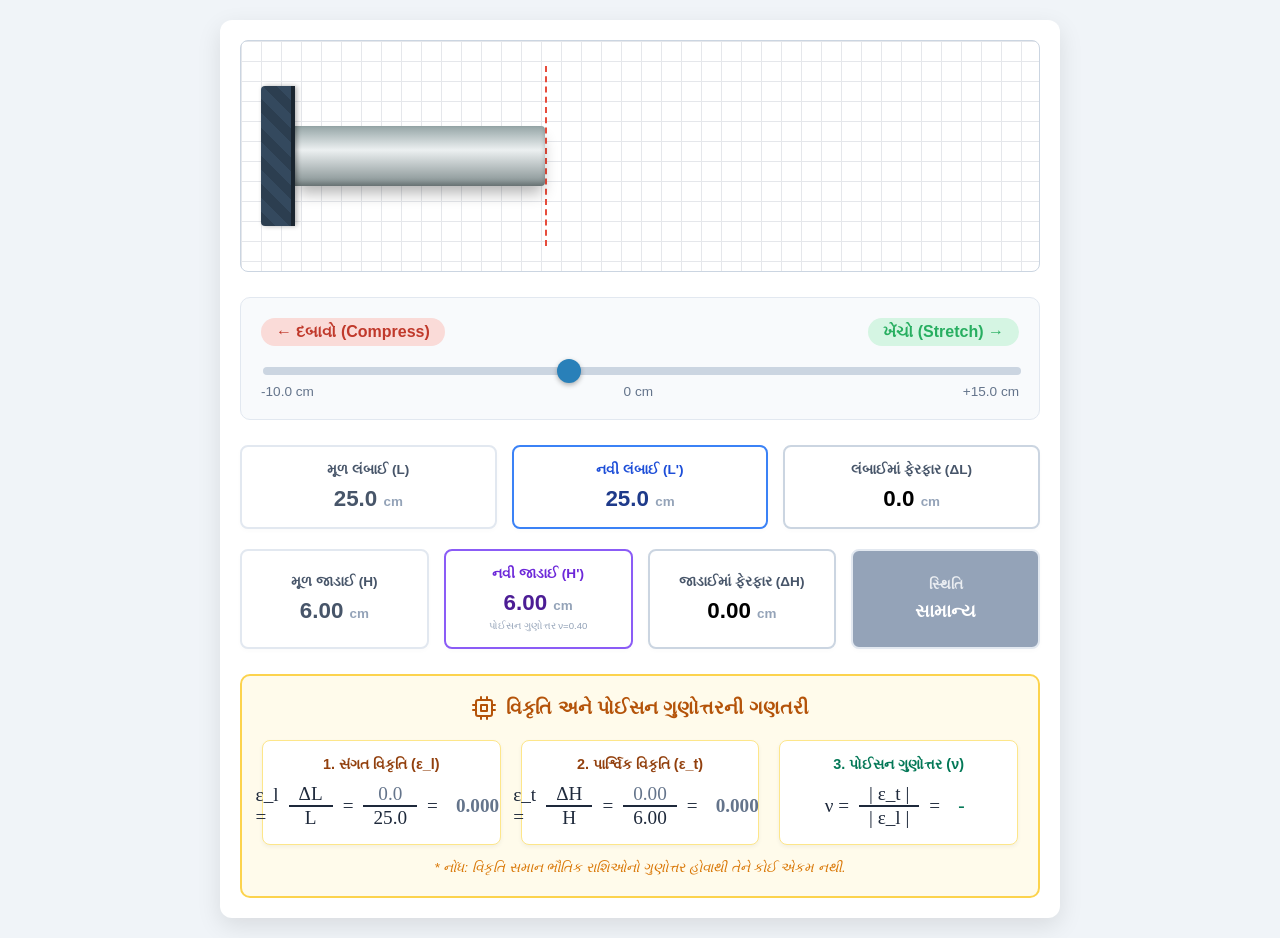
==== elasticity_simulation.html @ 95673611 "Rename elasticity-simulation.html to elasticity_simulation.html" ====
<!DOCTYPE html>
<html lang="gu">
<head>
    <meta charset="UTF-8">
    <meta name="viewport" content="width=device-width, initial-scale=1.0">
    <title>સ્થિતિસ્થાપકતા અને પોઈસન ગુણોત્તર સિમ્યુલેશન</title>
    <style>
        body { font-family: 'Segoe UI', Tahoma, Geneva, Verdana, sans-serif; background-color: #f0f4f8; margin: 0; padding: 20px; display: flex; justify-content: center; }
        .simulation-box { background: white; padding: 20px; border-radius: 12px; box-shadow: 0 8px 24px rgba(0,0,0,0.1); width: 100%; max-width: 800px; }
        .lab-area { position: relative; background-color: #fff; background-image: linear-gradient(#e5e7eb 1px, transparent 1px), linear-gradient(90deg, #e5e7eb 1px, transparent 1px); background-size: 20px 20px; border: 1px solid #cbd5e1; border-radius: 8px; padding: 40px 20px; overflow-x: auto; display: flex; align-items: center; min-height: 150px; }
        .wall { width: 30px; height: 140px; background: repeating-linear-gradient(45deg, #2c3e50, #2c3e50 10px, #34495e 10px, #34495e 20px); border-right: 4px solid #1a252f; border-radius: 4px 0 0 4px; position: absolute; left: 20px; z-index: 10; box-shadow: 2px 0 5px rgba(0,0,0,0.3); }
        .cylinder-wrapper { position: absolute; left: 54px; display: flex; align-items: center; height: 140px; }
        .cylinder-main { height: 60px; width: 250px; background: linear-gradient(to bottom, #95a5a6 0%, #ecf0f1 40%, #7f8c8d 100%); box-shadow: 0 10px 15px -3px rgba(0,0,0,0.3), inset 0 -3px 5px rgba(0,0,0,0.2); transition: all 0.1s ease-out; border-radius: 0 4px 4px 0; position: relative; z-index: 5; }
        .cylinder-extension { height: 60px; width: 0px; background: linear-gradient(to bottom, #2ecc71 0%, #a8e6cf 40%, #27ae60 100%); box-shadow: 0 10px 15px -3px rgba(0,0,0,0.3), inset 0 -3px 5px rgba(0,0,0,0.2); transition: all 0.1s ease-out; border-radius: 0 8px 8px 0; z-index: 4; }
        .compression-ghost { height: 60px; width: 0px; background: repeating-linear-gradient(-45deg, rgba(231, 76, 60, 0.2), rgba(231, 76, 60, 0.2) 5px, rgba(255, 255, 255, 0.2) 5px, rgba(255, 255, 255, 0.2) 10px); border: 2px dashed #e74c3c; box-sizing: border-box; position: absolute; right: 0; transition: all 0.1s ease-out; border-radius: 0 4px 4px 0; z-index: 6; display: none; }
        .marker-l0 { position: absolute; left: 250px; top: -20px; height: 180px; border-left: 2px dashed #e74c3c; z-index: 2; }
        .controls { margin: 25px 0; padding: 20px; background: #f8fafc; border-radius: 10px; border: 1px solid #e2e8f0; text-align: center; }
        .slider-labels { display: flex; justify-content: space-between; font-weight: bold; margin-bottom: 15px; }
        .btn-compress { color: #c0392b; background: #fadbd8; padding: 5px 15px; border-radius: 20px;}
        .btn-stretch { color: #27ae60; background: #d5f5e3; padding: 5px 15px; border-radius: 20px;}
        input[type="range"] { width: 100%; cursor: pointer; height: 8px; background: #cbd5e1; border-radius: 5px; outline: none; -webkit-appearance: none; }
        input[type="range"]::-webkit-slider-thumb { -webkit-appearance: none; width: 24px; height: 24px; background: #2980b9; border-radius: 50%; cursor: pointer; box-shadow: 0 2px 5px rgba(0,0,0,0.3); }
        .scale-markers { display: flex; justify-content: space-between; font-size: 0.85em; color: #64748b; margin-top: 5px; }
        .data-grid { display: grid; grid-template-columns: repeat(auto-fit, minmax(130px, 1fr)); gap: 15px; margin-top: 20px; }
        .data-card { background: #fff; padding: 15px 10px; border-radius: 8px; border: 2px solid #e2e8f0; text-align: center; box-shadow: 0 2px 5px rgba(0,0,0,0.02); display: flex; flex-direction: column; justify-content: center; }
        .data-title { font-size: 0.85em; color: #475569; font-weight: 600; margin-bottom: 8px; }
        .data-value { font-size: 1.4em; font-weight: bold; }
        .unit { font-size: 0.6em; color: #94a3b8; }
        .status-card { color: white; transition: background 0.3s; display: flex; flex-direction: column; justify-content: center; }
        .calculation-panel { margin-top: 25px; background: #fffbeb; border: 2px solid #fcd34d; border-radius: 10px; padding: 20px; }
        .panel-title { text-align: center; font-weight: bold; color: #b45309; font-size: 1.2em; margin-bottom: 20px; display: flex; align-items: center; justify-content: center; gap: 10px; }
        .math-grid { display: grid; grid-template-columns: repeat(auto-fit, minmax(220px, 1fr)); gap: 20px; }
        .math-box { background: white; padding: 15px; border-radius: 8px; border: 1px solid #fde68a; box-shadow: 0 2px 4px rgba(0,0,0,0.05); display: flex; flex-direction: column; align-items: center; }
        .math-box-title { font-size: 0.9em; color: #92400e; font-weight: bold; margin-bottom: 10px; text-align: center; }
        .formula-row { display: flex; align-items: center; justify-content: center; font-size: 1.2em; font-family: 'Cambria Math', 'Times New Roman', serif; color: #1e293b; gap: 10px; width: 100%; }
        .fraction { display: flex; flex-direction: column; align-items: center; margin: 0 5px; }
        .numerator { border-bottom: 2px solid #1e293b; padding: 0 5px; text-align: center; width: 100%; }
        .denominator { padding: 0 5px; text-align: center; width: 100%; }
        .result-val { font-weight: bold; padding: 2px 8px; border-radius: 4px; }
        .note { text-align: center; font-size: 0.85em; color: #d97706; margin-top: 15px; font-style: italic; }
    </style>
</head>
<body>

<div class="simulation-box">
    
    <div class="lab-area">
        <div class="wall"></div>
        <div class="cylinder-wrapper">
            <div class="marker-l0"></div>
            <div class="cylinder-main" id="cyl-main">
                <div class="compression-ghost" id="cyl-ghost"></div>
            </div>
            <div class="cylinder-extension" id="cyl-ext"></div>
        </div>
    </div>

    <div class="controls">
        <div class="slider-labels">
            <span class="btn-compress">← દબાવો (Compress)</span>
            <span class="btn-stretch">ખેંચો (Stretch) →</span>
        </div>
        <input type="range" id="force-slider" min="-100" max="150" value="0">
        <div class="scale-markers">
            <span>-10.0 cm</span>
            <span>0 cm</span>
            <span>+15.0 cm</span>
        </div>
    </div>

    <div class="data-grid">
        <div class="data-card">
            <div class="data-title">મૂળ લંબાઈ (L)</div>
            <div class="data-value" style="color: #475569;">25.0 <span class="unit">cm</span></div>
        </div>
        <div class="data-card" style="border-color: #3b82f6;">
            <div class="data-title" style="color: #1d4ed8;">નવી લંબાઈ (L')</div>
            <div class="data-value" id="val-new-length" style="color: #1e3a8a;">25.0 <span class="unit">cm</span></div>
        </div>
        <div class="data-card" id="card-delta" style="border-color: #cbd5e1;">
            <div class="data-title">લંબાઈમાં ફેરફાર (ΔL)</div>
            <div class="data-value" id="val-delta">0.0 <span class="unit">cm</span></div>
        </div>
    </div>

    <div class="data-grid">
        <div class="data-card">
            <div class="data-title">મૂળ જાડાઈ (H)</div>
            <div class="data-value" style="color: #475569;">6.00 <span class="unit">cm</span></div>
        </div>
        <div class="data-card" style="border-color: #8b5cf6;">
            <div class="data-title" style="color: #6d28d9;">નવી જાડાઈ (H')</div>
            <div class="data-value" id="val-new-thick" style="color: #4c1d95;">6.00 <span class="unit">cm</span></div>
            <div class="unit" style="margin-top: 4px;">પોઈસન ગુણોત્તર ν=0.40</div>
        </div>
        <div class="data-card" id="card-delta-h" style="border-color: #cbd5e1;">
            <div class="data-title">જાડાઈમાં ફેરફાર (ΔH)</div>
            <div class="data-value" id="val-delta-h">0.00 <span class="unit">cm</span></div>
        </div>
        <div class="data-card status-card" id="status-box" style="background: #94a3b8;">
            <div class="data-title" style="color: rgba(255,255,255,0.8);">સ્થિતિ</div>
            <div class="data-value" id="status-text" style="font-size: 1.1em;">સામાન્ય</div>
        </div>
    </div>

    <div class="calculation-panel">
        <div class="panel-title">
            <svg width="24" height="24" viewBox="0 0 24 24" fill="none" stroke="currentColor" stroke-width="2" stroke-linecap="round" stroke-linejoin="round"><rect x="4" y="4" width="16" height="16" rx="2" ry="2"></rect><rect x="9" y="9" width="6" height="6"></rect><line x1="9" y1="1" x2="9" y2="4"></line><line x1="15" y1="1" x2="15" y2="4"></line><line x1="9" y1="20" x2="9" y2="23"></line><line x1="15" y1="20" x2="15" y2="23"></line><line x1="20" y1="9" x2="23" y2="9"></line><line x1="20" y1="14" x2="23" y2="14"></line><line x1="1" y1="9" x2="4" y2="9"></line><line x1="1" y1="14" x2="4" y2="14"></line></svg>
            વિકૃતિ અને પોઈસન ગુણોત્તરની ગણતરી
        </div>
        
        <div class="math-grid">
            <div class="math-box">
                <div class="math-box-title">1. સંગત વિકૃતિ (ε_l)</div>
                <div class="formula-row">
                    ε_l = <div class="fraction"><div class="numerator">ΔL</div><div class="denominator">L</div></div> =
                    <div class="fraction"><div class="numerator" id="math-dl" style="color: #64748b;">0.0</div><div class="denominator">25.0</div></div> = 
                    <span class="result-val" id="math-strain-l" style="color: #64748b;">0.000</span>
                </div>
            </div>

            <div class="math-box">
                <div class="math-box-title">2. પાર્શ્વિક વિકૃતિ (ε_t)</div>
                <div class="formula-row">
                    ε_t = <div class="fraction"><div class="numerator">ΔH</div><div class="denominator">H</div></div> =
                    <div class="fraction"><div class="numerator" id="math-dh" style="color: #64748b;">0.00</div><div class="denominator">6.00</div></div> = 
                    <span class="result-val" id="math-strain-t" style="color: #64748b;">0.000</span>
                </div>
            </div>

            <div class="math-box">
                <div class="math-box-title" style="color: #047857;">3. પોઈસન ગુણોત્તર (ν)</div>
                <div class="formula-row">
                    ν = <div class="fraction"><div class="numerator">| ε_t |</div><div class="denominator">| ε_l |</div></div> = 
                    <span class="result-val" id="math-poisson" style="color: #047857;">-</span>
                </div>
            </div>
        </div>

        <div class="note">* નોંધ: વિકૃતિ સમાન ભૌતિક રાશિઓનો ગુણોત્તર હોવાથી તેને કોઈ એકમ નથી.</div>
    </div>
</div>

<script>
    const slider = document.getElementById('force-slider');
    const cylMain = document.getElementById('cyl-main');
    const cylExt = document.getElementById('cyl-ext');
    const cylGhost = document.getElementById('cyl-ghost');
    
    const valNewLength = document.getElementById('val-new-length');
    const valDelta = document.getElementById('val-delta');
    const cardDelta = document.getElementById('card-delta');
    const valNewThick = document.getElementById('val-new-thick');
    const valDeltaH = document.getElementById('val-delta-h');
    const cardDeltaH = document.getElementById('card-delta-h');
    const statusBox = document.getElementById('status-box');
    const statusText = document.getElementById('status-text');

    const mathDl = document.getElementById('math-dl');
    const mathDh = document.getElementById('math-dh');
    const mathStrainL = document.getElementById('math-strain-l');
    const mathStrainT = document.getElementById('math-strain-t');
    const mathPoisson = document.getElementById('math-poisson');

    const pxPerCm = 10; 
    const L_px = 250;
    const L_cm = 25.0;
    const H_px = 60;
    const H_cm = 6.0;
    const poissonRatio = 0.40;

    slider.addEventListener('input', function() {
        let deltaL_px = parseInt(this.value); 
        let deltaL_cm = deltaL_px / pxPerCm;
        let newLength_cm = L_cm + deltaL_cm;

        let longitudinalStrain = deltaL_cm / L_cm;
        let lateralStrain = -1 * poissonRatio * longitudinalStrain;
        
        let deltaH_cm = lateralStrain * H_cm;
        let newThick_cm = H_cm + deltaH_cm;
        let newThick_px = newThick_cm * pxPerCm;

        cylMain.style.height = newThick_px + 'px';
        cylExt.style.height = newThick_px + 'px';
        
        if (deltaL_px > 0) { 
            cylMain.style.width = L_px + 'px';
            cylMain.style.borderRadius = '0';
            cylExt.style.width = deltaL_px + 'px';
            cylExt.style.left = L_px + 'px';
            cylGhost.style.display = 'none';
        } else if (deltaL_px < 0) { 
            cylMain.style.width = (L_px + deltaL_px) + 'px';
            cylMain.style.borderRadius = '0 4px 4px 0';
            cylExt.style.width = '0px';
            cylGhost.style.display = 'block';
            cylGhost.style.width = Math.abs(deltaL_px) + 'px';
            cylGhost.style.height = newThick_px + 'px';
        } else { 
            cylMain.style.width = L_px + 'px';
            cylMain.style.borderRadius = '0 4px 4px 0';
            cylExt.style.width = '0px';
            cylGhost.style.display = 'none';
        }

        let marginTop = (H_px - newThick_px) / 2;
        cylMain.style.marginTop = marginTop + 'px';
        cylExt.style.marginTop = marginTop + 'px';

        valNewLength.innerText = newLength_cm.toFixed(1) + ' cm';
        valNewThick.innerText = newThick_cm.toFixed(2) + ' cm';

        if (deltaL_cm > 0) {
            valDelta.innerText = '+' + deltaL_cm.toFixed(1) + ' cm';
            valDelta.style.color = '#16a085';
            cardDelta.style.borderColor = '#1abc9c';
            cardDelta.style.background = '#e8f8f5';
            valDeltaH.innerText = deltaH_cm.toFixed(2) + ' cm';
            valDeltaH.style.color = '#c0392b';
            cardDeltaH.style.borderColor = '#e74c3c';
            cardDeltaH.style.background = '#fadbd8';
            statusBox.style.background = '#27ae60';
            statusText.innerText = 'તાણ (Tension)';

            mathDl.style.color = '#16a085';
            mathDl.innerText = '+' + deltaL_cm.toFixed(1);
            mathStrainL.style.color = '#16a085';
            mathStrainL.style.background = '#e8f8f5';
            mathDh.style.color = '#c0392b';
            mathDh.innerText = deltaH_cm.toFixed(2);
            mathStrainT.style.color = '#c0392b';
            mathStrainT.style.background = '#fadbd8';

        } else if (deltaL_cm < 0) {
            valDelta.innerText = deltaL_cm.toFixed(1) + ' cm';
            valDelta.style.color = '#c0392b';
            cardDelta.style.borderColor = '#e74c3c';
            cardDelta.style.background = '#fadbd8';
            valDeltaH.innerText = '+' + deltaH_cm.toFixed(2) + ' cm';
            valDeltaH.style.color = '#16a085';
            cardDeltaH.style.borderColor = '#1abc9c';
            cardDeltaH.style.background = '#e8f8f5';
            statusBox.style.background = '#e74c3c';
            statusText.innerText = 'દબાણ (Compression)';

            mathDl.style.color = '#c0392b';
            mathDl.innerText = deltaL_cm.toFixed(1);
            mathStrainL.style.color = '#c0392b';
            mathStrainL.style.background = '#fadbd8';
            mathDh.style.color = '#16a085';
            mathDh.innerText = '+' + deltaH_cm.toFixed(2);
            mathStrainT.style.color = '#16a085';
            mathStrainT.style.background = '#e8f8f5';

        } else {
            valDelta.innerText = '0.0 cm';
            valDelta.style.color = '#333';
            cardDelta.style.borderColor = '#cbd5e1';
            cardDelta.style.background = '#fff';
            valDeltaH.innerText = '0.00 cm';
            valDeltaH.style.color = '#333';
            cardDeltaH.style.borderColor = '#cbd5e1';
            cardDeltaH.style.background = '#fff';
            statusBox.style.background = '#94a3b8';
            statusText.innerText = 'સામાન્ય';

            mathDl.style.color = '#64748b';
            mathDl.innerText = '0.0';
            mathStrainL.style.color = '#64748b';
            mathStrainL.style.background = 'transparent';
            mathDh.style.color = '#64748b';
            mathDh.innerText = '0.00';
            mathStrainT.style.color = '#64748b';
            mathStrainT.style.background = 'transparent';
        }

        let strainL_val = longitudinalStrain.toFixed(3);
        let strainT_val = lateralStrain.toFixed(3);
        
        mathStrainL.innerText = (longitudinalStrain > 0 ? '+' : '') + strainL_val;
        mathStrainT.innerText = (lateralStrain > 0 ? '+' : '') + strainT_val;

        if (longitudinalStrain !== 0) {
            mathPoisson.innerText = poissonRatio.toFixed(2);
            mathPoisson.style.background = '#d1fae5';
            mathPoisson.style.padding = '2px 10px';
            mathPoisson.style.borderRadius = '4px';
        } else {
            mathPoisson.innerText = '-';
            mathPoisson.style.background = 'transparent';
        }
    });
</script>

</body>
</html>
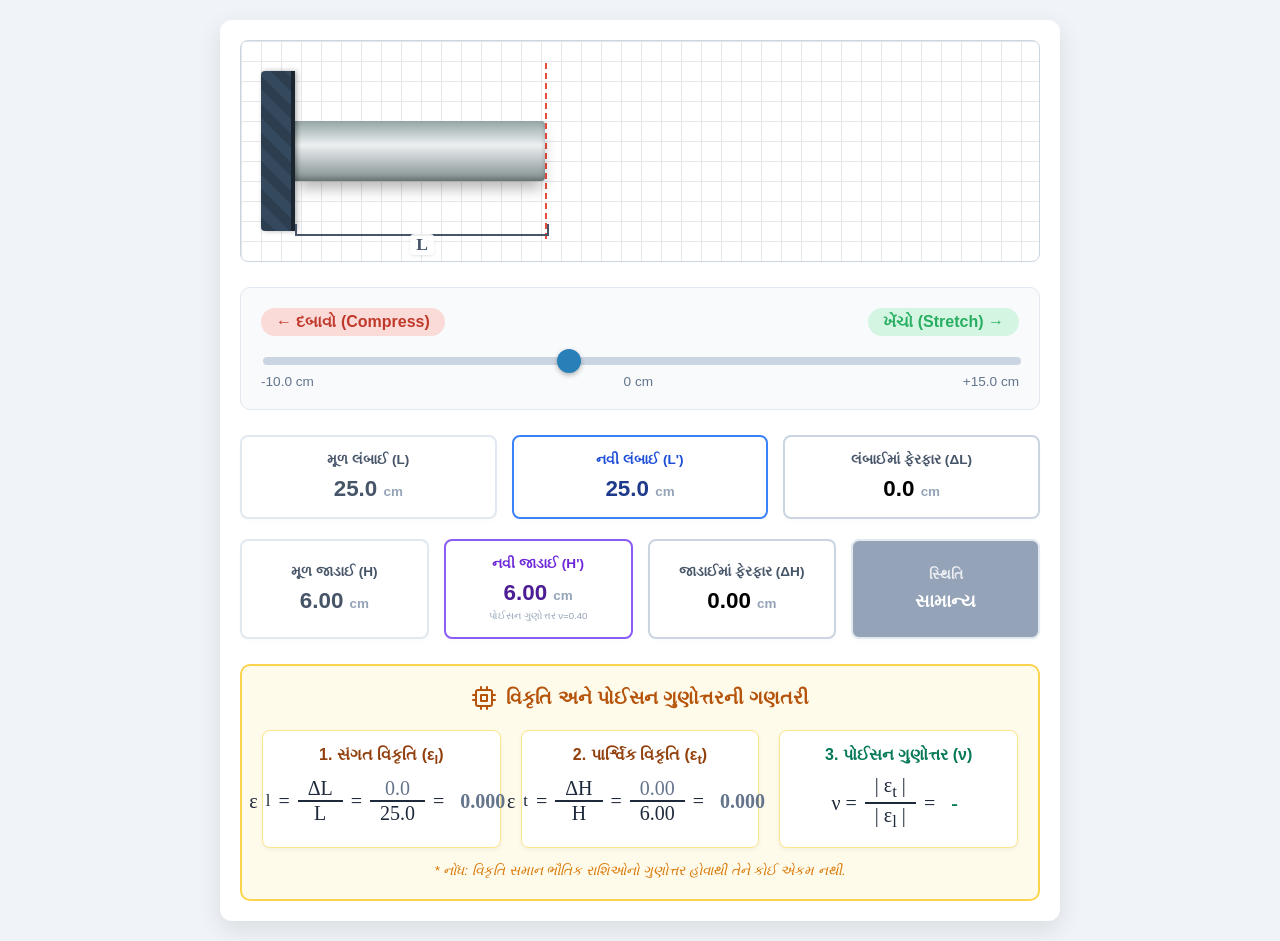
==== commit 57543c4c: "Refactor layout and styles for elasticity simulation Updated the layout and styles for the lab area," ====
--- a/elasticity_simulation.html
+++ b/elasticity_simulation.html
@@ -7,13 +7,26 @@
     <style>
         body { font-family: 'Segoe UI', Tahoma, Geneva, Verdana, sans-serif; background-color: #f0f4f8; margin: 0; padding: 20px; display: flex; justify-content: center; }
         .simulation-box { background: white; padding: 20px; border-radius: 12px; box-shadow: 0 8px 24px rgba(0,0,0,0.1); width: 100%; max-width: 800px; }
-        .lab-area { position: relative; background-color: #fff; background-image: linear-gradient(#e5e7eb 1px, transparent 1px), linear-gradient(90deg, #e5e7eb 1px, transparent 1px); background-size: 20px 20px; border: 1px solid #cbd5e1; border-radius: 8px; padding: 40px 20px; overflow-x: auto; display: flex; align-items: center; min-height: 150px; }
-        .wall { width: 30px; height: 140px; background: repeating-linear-gradient(45deg, #2c3e50, #2c3e50 10px, #34495e 10px, #34495e 20px); border-right: 4px solid #1a252f; border-radius: 4px 0 0 4px; position: absolute; left: 20px; z-index: 10; box-shadow: 2px 0 5px rgba(0,0,0,0.3); }
-        .cylinder-wrapper { position: absolute; left: 54px; display: flex; align-items: center; height: 140px; }
-        .cylinder-main { height: 60px; width: 250px; background: linear-gradient(to bottom, #95a5a6 0%, #ecf0f1 40%, #7f8c8d 100%); box-shadow: 0 10px 15px -3px rgba(0,0,0,0.3), inset 0 -3px 5px rgba(0,0,0,0.2); transition: all 0.1s ease-out; border-radius: 0 4px 4px 0; position: relative; z-index: 5; }
-        .cylinder-extension { height: 60px; width: 0px; background: linear-gradient(to bottom, #2ecc71 0%, #a8e6cf 40%, #27ae60 100%); box-shadow: 0 10px 15px -3px rgba(0,0,0,0.3), inset 0 -3px 5px rgba(0,0,0,0.2); transition: all 0.1s ease-out; border-radius: 0 8px 8px 0; z-index: 4; }
-        .compression-ghost { height: 60px; width: 0px; background: repeating-linear-gradient(-45deg, rgba(231, 76, 60, 0.2), rgba(231, 76, 60, 0.2) 5px, rgba(255, 255, 255, 0.2) 5px, rgba(255, 255, 255, 0.2) 10px); border: 2px dashed #e74c3c; box-sizing: border-box; position: absolute; right: 0; transition: all 0.1s ease-out; border-radius: 0 4px 4px 0; z-index: 6; display: none; }
-        .marker-l0 { position: absolute; left: 250px; top: -20px; height: 180px; border-left: 2px dashed #e74c3c; z-index: 2; }
+        
+        /* Lab Area & Positioning */
+        .lab-area { position: relative; background-color: #fff; background-image: linear-gradient(#e5e7eb 1px, transparent 1px), linear-gradient(90deg, #e5e7eb 1px, transparent 1px); background-size: 20px 20px; border: 1px solid #cbd5e1; border-radius: 8px; overflow: hidden; height: 220px; display: flex; align-items: center; }
+        .wall { width: 30px; height: 160px; background: repeating-linear-gradient(45deg, #2c3e50, #2c3e50 10px, #34495e 10px, #34495e 20px); border-right: 4px solid #1a252f; border-radius: 4px 0 0 4px; position: absolute; left: 20px; top: 50%; transform: translateY(-50%); z-index: 10; box-shadow: 2px 0 5px rgba(0,0,0,0.3); }
+        .cylinder-wrapper { position: absolute; left: 54px; top: 0; bottom: 0; right: 20px; overflow: visible; }
+        
+        /* Cylinders */
+        .cylinder-main, .cylinder-extension, .compression-ghost { position: absolute; top: 50%; transform: translateY(-50%); transition: all 0.1s ease-out; }
+        .cylinder-main { left: 0; height: 60px; width: 250px; background: linear-gradient(to bottom, #95a5a6 0%, #ecf0f1 40%, #7f8c8d 100%); box-shadow: 0 10px 15px -3px rgba(0,0,0,0.3), inset 0 -3px 5px rgba(0,0,0,0.2); border-radius: 0 4px 4px 0; z-index: 5; }
+        .cylinder-extension { left: 250px; height: 60px; width: 0px; background: linear-gradient(to bottom, #2ecc71 0%, #a8e6cf 40%, #27ae60 100%); box-shadow: 0 10px 15px -3px rgba(0,0,0,0.3), inset 0 -3px 5px rgba(0,0,0,0.2); border-radius: 0 8px 8px 0; z-index: 4; }
+        .compression-ghost { left: 250px; height: 60px; width: 0px; background: repeating-linear-gradient(-45deg, rgba(231, 76, 60, 0.2), rgba(231, 76, 60, 0.2) 5px, rgba(255, 255, 255, 0.2) 5px, rgba(255, 255, 255, 0.2) 10px); border: 2px dashed #e74c3c; box-sizing: border-box; border-radius: 0 4px 4px 0; z-index: 6; display: none; }
+        .marker-l0 { position: absolute; left: 250px; top: 10%; height: 80%; border-left: 2px dashed #e74c3c; z-index: 2; }
+        
+        /* Dimension Lines (L and ΔL) */
+        .dim-line { position: absolute; bottom: 25px; height: 10px; border-left: 2px solid; border-right: 2px solid; border-bottom: 2px solid; z-index: 15; text-align: center; font-family: 'Cambria Math', 'Times New Roman', serif; font-size: 1.1em; font-weight: bold; }
+        .dim-text { position: absolute; top: 10px; left: 50%; transform: translateX(-50%); background: rgba(255,255,255,0.9); padding: 0 6px; border-radius: 4px; box-shadow: 0 1px 3px rgba(0,0,0,0.1); }
+        #dim-L { left: 0; width: 250px; border-color: #475569; color: #475569; }
+        #dim-dL { border-color: #e74c3c; color: #e74c3c; display: none; }
+
+        /* Controls & Data */
         .controls { margin: 25px 0; padding: 20px; background: #f8fafc; border-radius: 10px; border: 1px solid #e2e8f0; text-align: center; }
         .slider-labels { display: flex; justify-content: space-between; font-weight: bold; margin-bottom: 15px; }
         .btn-compress { color: #c0392b; background: #fadbd8; padding: 5px 15px; border-radius: 20px;}
@@ -27,12 +40,14 @@
         .data-value { font-size: 1.4em; font-weight: bold; }
         .unit { font-size: 0.6em; color: #94a3b8; }
         .status-card { color: white; transition: background 0.3s; display: flex; flex-direction: column; justify-content: center; }
+        
+        /* Math Panel */
         .calculation-panel { margin-top: 25px; background: #fffbeb; border: 2px solid #fcd34d; border-radius: 10px; padding: 20px; }
         .panel-title { text-align: center; font-weight: bold; color: #b45309; font-size: 1.2em; margin-bottom: 20px; display: flex; align-items: center; justify-content: center; gap: 10px; }
         .math-grid { display: grid; grid-template-columns: repeat(auto-fit, minmax(220px, 1fr)); gap: 20px; }
         .math-box { background: white; padding: 15px; border-radius: 8px; border: 1px solid #fde68a; box-shadow: 0 2px 4px rgba(0,0,0,0.05); display: flex; flex-direction: column; align-items: center; }
-        .math-box-title { font-size: 0.9em; color: #92400e; font-weight: bold; margin-bottom: 10px; text-align: center; }
-        .formula-row { display: flex; align-items: center; justify-content: center; font-size: 1.2em; font-family: 'Cambria Math', 'Times New Roman', serif; color: #1e293b; gap: 10px; width: 100%; }
+        .math-box-title { font-size: 1em; color: #92400e; font-weight: bold; margin-bottom: 10px; text-align: center; font-family: 'Segoe UI', sans-serif; }
+        .formula-row { display: flex; align-items: center; justify-content: center; font-size: 1.25em; font-family: 'Cambria Math', 'Times New Roman', serif; color: #1e293b; gap: 8px; width: 100%; }
         .fraction { display: flex; flex-direction: column; align-items: center; margin: 0 5px; }
         .numerator { border-bottom: 2px solid #1e293b; padding: 0 5px; text-align: center; width: 100%; }
         .denominator { padding: 0 5px; text-align: center; width: 100%; }
@@ -47,10 +62,16 @@
     <div class="lab-area">
         <div class="wall"></div>
         <div class="cylinder-wrapper">
+            <!-- મૂળ લંબાઈ દર્શાવતી લાઈન -->
             <div class="marker-l0"></div>
-            <div class="cylinder-main" id="cyl-main">
-                <div class="compression-ghost" id="cyl-ghost"></div>
-            </div>
+            
+            <!-- ગ્રાફિક્સ પરના માર્કિંગ (L અને ΔL) -->
+            <div class="dim-line" id="dim-L"><div class="dim-text">L</div></div>
+            <div class="dim-line" id="dim-dL"><div class="dim-text" id="dim-dL-text">ΔL</div></div>
+
+            <!-- નળાકારના ભાગો -->
+            <div class="cylinder-main" id="cyl-main"></div>
+            <div class="compression-ghost" id="cyl-ghost"></div>
             <div class="cylinder-extension" id="cyl-ext"></div>
         </div>
     </div>
@@ -91,7 +112,7 @@
         <div class="data-card" style="border-color: #8b5cf6;">
             <div class="data-title" style="color: #6d28d9;">નવી જાડાઈ (H')</div>
             <div class="data-value" id="val-new-thick" style="color: #4c1d95;">6.00 <span class="unit">cm</span></div>
-            <div class="unit" style="margin-top: 4px;">પોઈસન ગુણોત્તર ν=0.40</div>
+            <div class="unit" style="margin-top: 4px;">પોઈસન ગુણોત્તર &nu;=0.40</div>
         </div>
         <div class="data-card" id="card-delta-h" style="border-color: #cbd5e1;">
             <div class="data-title">જાડાઈમાં ફેરફાર (ΔH)</div>
@@ -111,32 +132,31 @@
         
         <div class="math-grid">
             <div class="math-box">
-                <div class="math-box-title">1. સંગત વિકૃતિ (ε_l)</div>
+                <div class="math-box-title">1. સંગત વિકૃતિ (&epsilon;<sub>l</sub>)</div>
                 <div class="formula-row">
-                    ε_l = <div class="fraction"><div class="numerator">ΔL</div><div class="denominator">L</div></div> =
+                    &epsilon;<sub>l</sub> = <div class="fraction"><div class="numerator">ΔL</div><div class="denominator">L</div></div> =
                     <div class="fraction"><div class="numerator" id="math-dl" style="color: #64748b;">0.0</div><div class="denominator">25.0</div></div> = 
                     <span class="result-val" id="math-strain-l" style="color: #64748b;">0.000</span>
                 </div>
             </div>
 
             <div class="math-box">
-                <div class="math-box-title">2. પાર્શ્વિક વિકૃતિ (ε_t)</div>
+                <div class="math-box-title">2. પાર્શ્વિક વિકૃતિ (&epsilon;<sub>t</sub>)</div>
                 <div class="formula-row">
-                    ε_t = <div class="fraction"><div class="numerator">ΔH</div><div class="denominator">H</div></div> =
+                    &epsilon;<sub>t</sub> = <div class="fraction"><div class="numerator">ΔH</div><div class="denominator">H</div></div> =
                     <div class="fraction"><div class="numerator" id="math-dh" style="color: #64748b;">0.00</div><div class="denominator">6.00</div></div> = 
                     <span class="result-val" id="math-strain-t" style="color: #64748b;">0.000</span>
                 </div>
             </div>
 
             <div class="math-box">
-                <div class="math-box-title" style="color: #047857;">3. પોઈસન ગુણોત્તર (ν)</div>
+                <div class="math-box-title" style="color: #047857;">3. પોઈસન ગુણોત્તર (&nu;)</div>
                 <div class="formula-row">
-                    ν = <div class="fraction"><div class="numerator">| ε_t |</div><div class="denominator">| ε_l |</div></div> = 
+                    &nu; = <div class="fraction"><div class="numerator">| &epsilon;<sub>t</sub> |</div><div class="denominator">| &epsilon;<sub>l</sub> |</div></div> = 
                     <span class="result-val" id="math-poisson" style="color: #047857;">-</span>
                 </div>
             </div>
         </div>
-
         <div class="note">* નોંધ: વિકૃતિ સમાન ભૌતિક રાશિઓનો ગુણોત્તર હોવાથી તેને કોઈ એકમ નથી.</div>
     </div>
 </div>
@@ -146,6 +166,8 @@
     const cylMain = document.getElementById('cyl-main');
     const cylExt = document.getElementById('cyl-ext');
     const cylGhost = document.getElementById('cyl-ghost');
+    const dimDL = document.getElementById('dim-dL');
+    const dimDLText = document.getElementById('dim-dL-text');
     
     const valNewLength = document.getElementById('val-new-length');
     const valDelta = document.getElementById('val-delta');
@@ -181,33 +203,48 @@
         let newThick_cm = H_cm + deltaH_cm;
         let newThick_px = newThick_cm * pxPerCm;
 
+        // ગ્રાફિક્સ અપડેટ
+        let mainWidth = deltaL_px < 0 ? (L_px + deltaL_px) : L_px;
+        cylMain.style.width = mainWidth + 'px';
         cylMain.style.height = newThick_px + 'px';
-        cylExt.style.height = newThick_px + 'px';
-        
+        cylMain.style.borderRadius = deltaL_px < 0 ? '0 4px 4px 0' : '0';
+
         if (deltaL_px > 0) { 
-            cylMain.style.width = L_px + 'px';
-            cylMain.style.borderRadius = '0';
+            // ખેંચાણ
             cylExt.style.width = deltaL_px + 'px';
-            cylExt.style.left = L_px + 'px';
+            cylExt.style.height = newThick_px + 'px';
             cylGhost.style.display = 'none';
+            
+            // ΔL માર્કિંગ બતાવો
+            dimDL.style.display = 'block';
+            dimDL.style.left = L_px + 'px';
+            dimDL.style.width = deltaL_px + 'px';
+            dimDL.style.borderColor = '#16a085';
+            dimDLText.style.color = '#16a085';
         } else if (deltaL_px < 0) { 
-            cylMain.style.width = (L_px + deltaL_px) + 'px';
-            cylMain.style.borderRadius = '0 4px 4px 0';
+            // દબાણ
             cylExt.style.width = '0px';
+            
+            // ઘોસ્ટ સિલિન્ડર બિલકુલ વચ્ચે સેટ કરો
             cylGhost.style.display = 'block';
+            cylGhost.style.left = mainWidth + 'px';
             cylGhost.style.width = Math.abs(deltaL_px) + 'px';
             cylGhost.style.height = newThick_px + 'px';
+            
+            // ΔL માર્કિંગ બતાવો
+            dimDL.style.display = 'block';
+            dimDL.style.left = mainWidth + 'px';
+            dimDL.style.width = Math.abs(deltaL_px) + 'px';
+            dimDL.style.borderColor = '#c0392b';
+            dimDLText.style.color = '#c0392b';
         } else { 
-            cylMain.style.width = L_px + 'px';
-            cylMain.style.borderRadius = '0 4px 4px 0';
+            // સામાન્ય સ્થિતિ
             cylExt.style.width = '0px';
             cylGhost.style.display = 'none';
+            dimDL.style.display = 'none';
         }
 
-        let marginTop = (H_px - newThick_px) / 2;
-        cylMain.style.marginTop = marginTop + 'px';
-        cylExt.style.marginTop = marginTop + 'px';
-
+        // ડેટા કાર્ડ અપડેટ
         valNewLength.innerText = newLength_cm.toFixed(1) + ' cm';
         valNewThick.innerText = newThick_cm.toFixed(2) + ' cm';
 
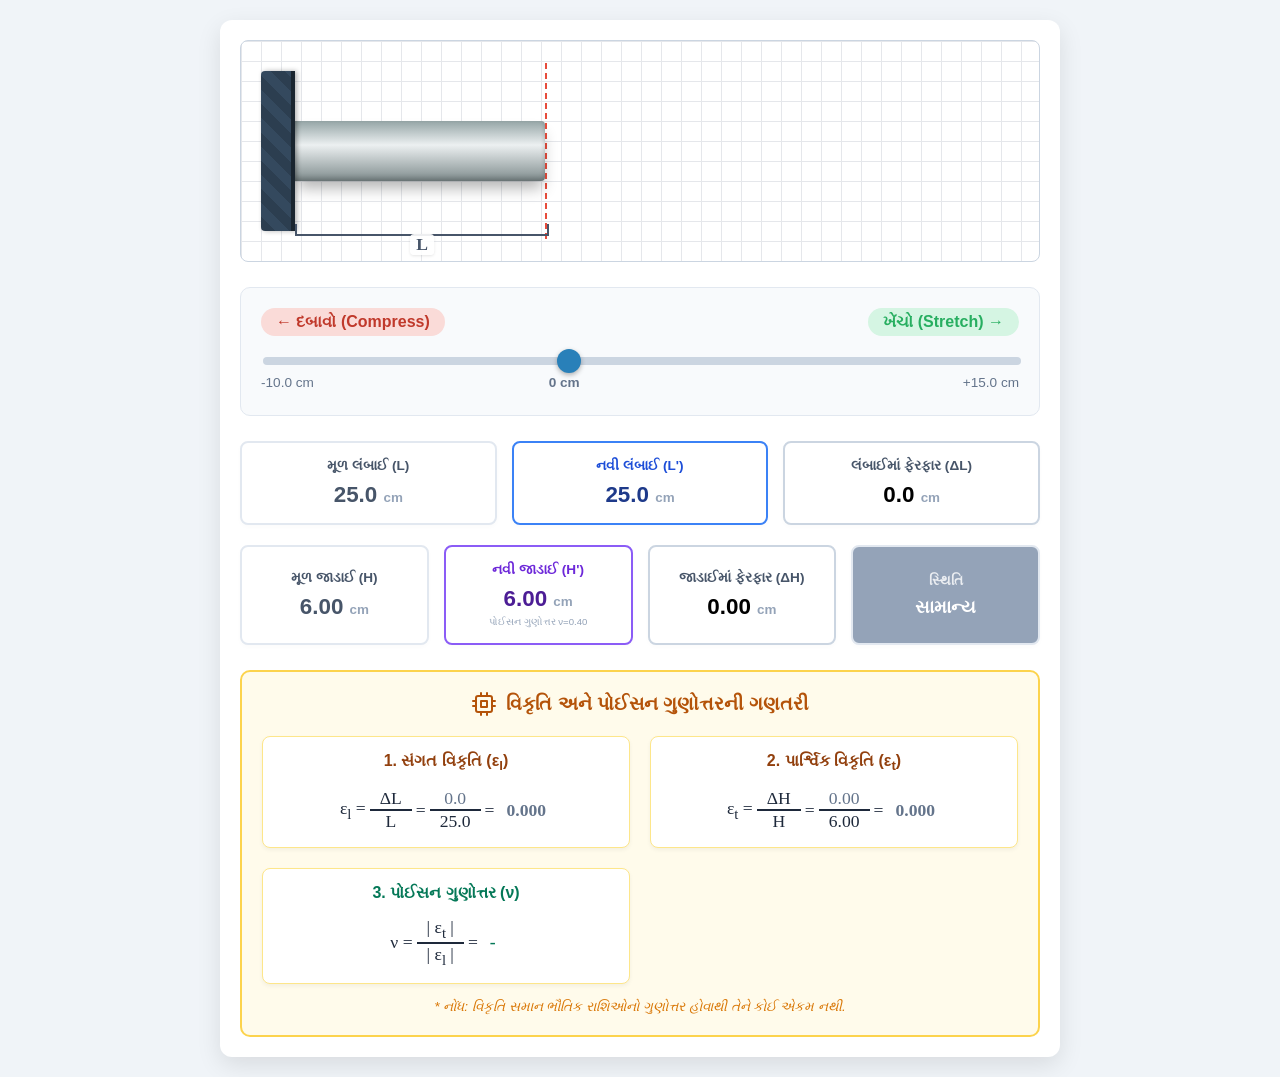
==== commit 450513c1: "Update elasticity_simulation.html" ====
--- a/elasticity_simulation.html
+++ b/elasticity_simulation.html
@@ -20,20 +20,30 @@
         .compression-ghost { left: 250px; height: 60px; width: 0px; background: repeating-linear-gradient(-45deg, rgba(231, 76, 60, 0.2), rgba(231, 76, 60, 0.2) 5px, rgba(255, 255, 255, 0.2) 5px, rgba(255, 255, 255, 0.2) 10px); border: 2px dashed #e74c3c; box-sizing: border-box; border-radius: 0 4px 4px 0; z-index: 6; display: none; }
         .marker-l0 { position: absolute; left: 250px; top: 10%; height: 80%; border-left: 2px dashed #e74c3c; z-index: 2; }
         
-        /* Dimension Lines (L and ΔL) */
+        /* Dimension Lines */
         .dim-line { position: absolute; bottom: 25px; height: 10px; border-left: 2px solid; border-right: 2px solid; border-bottom: 2px solid; z-index: 15; text-align: center; font-family: 'Cambria Math', 'Times New Roman', serif; font-size: 1.1em; font-weight: bold; }
         .dim-text { position: absolute; top: 10px; left: 50%; transform: translateX(-50%); background: rgba(255,255,255,0.9); padding: 0 6px; border-radius: 4px; box-shadow: 0 1px 3px rgba(0,0,0,0.1); }
         #dim-L { left: 0; width: 250px; border-color: #475569; color: #475569; }
         #dim-dL { border-color: #e74c3c; color: #e74c3c; display: none; }
 
-        /* Controls & Data */
+        /* Controls */
         .controls { margin: 25px 0; padding: 20px; background: #f8fafc; border-radius: 10px; border: 1px solid #e2e8f0; text-align: center; }
         .slider-labels { display: flex; justify-content: space-between; font-weight: bold; margin-bottom: 15px; }
         .btn-compress { color: #c0392b; background: #fadbd8; padding: 5px 15px; border-radius: 20px;}
         .btn-stretch { color: #27ae60; background: #d5f5e3; padding: 5px 15px; border-radius: 20px;}
-        input[type="range"] { width: 100%; cursor: pointer; height: 8px; background: #cbd5e1; border-radius: 5px; outline: none; -webkit-appearance: none; }
-        input[type="range"]::-webkit-slider-thumb { -webkit-appearance: none; width: 24px; height: 24px; background: #2980b9; border-radius: 50%; cursor: pointer; box-shadow: 0 2px 5px rgba(0,0,0,0.3); }
-        .scale-markers { display: flex; justify-content: space-between; font-size: 0.85em; color: #64748b; margin-top: 5px; }
+        
+        /* Slider Input */
+        input[type="range"] { width: 100%; cursor: pointer; height: 8px; background: #cbd5e1; border-radius: 5px; outline: none; -webkit-appearance: none; margin-bottom: 5px; }
+        input[type="range"]::-webkit-slider-thumb { -webkit-appearance: none; width: 24px; height: 24px; background: #2980b9; border-radius: 50%; cursor: pointer; box-shadow: 0 2px 5px rgba(0,0,0,0.3); position: relative; z-index: 2; }
+        
+        /* Fixed Scale Markers */
+        .scale-markers { position: relative; height: 20px; font-size: 0.85em; color: #64748b; margin-top: 5px; }
+        .scale-markers span { position: absolute; }
+        .marker-min { left: 0; }
+        .marker-zero { left: 40%; transform: translateX(-50%); font-weight: bold; } /* 0 બરાબર 40% પોઝિશન પર સેટ કર્યું */
+        .marker-max { right: 0; }
+
+        /* Data Cards */
         .data-grid { display: grid; grid-template-columns: repeat(auto-fit, minmax(130px, 1fr)); gap: 15px; margin-top: 20px; }
         .data-card { background: #fff; padding: 15px 10px; border-radius: 8px; border: 2px solid #e2e8f0; text-align: center; box-shadow: 0 2px 5px rgba(0,0,0,0.02); display: flex; flex-direction: column; justify-content: center; }
         .data-title { font-size: 0.85em; color: #475569; font-weight: 600; margin-bottom: 8px; }
@@ -41,17 +51,21 @@
         .unit { font-size: 0.6em; color: #94a3b8; }
         .status-card { color: white; transition: background 0.3s; display: flex; flex-direction: column; justify-content: center; }
         
-        /* Math Panel */
+        /* Math Panel Fixes */
         .calculation-panel { margin-top: 25px; background: #fffbeb; border: 2px solid #fcd34d; border-radius: 10px; padding: 20px; }
         .panel-title { text-align: center; font-weight: bold; color: #b45309; font-size: 1.2em; margin-bottom: 20px; display: flex; align-items: center; justify-content: center; gap: 10px; }
-        .math-grid { display: grid; grid-template-columns: repeat(auto-fit, minmax(220px, 1fr)); gap: 20px; }
-        .math-box { background: white; padding: 15px; border-radius: 8px; border: 1px solid #fde68a; box-shadow: 0 2px 4px rgba(0,0,0,0.05); display: flex; flex-direction: column; align-items: center; }
-        .math-box-title { font-size: 1em; color: #92400e; font-weight: bold; margin-bottom: 10px; text-align: center; font-family: 'Segoe UI', sans-serif; }
-        .formula-row { display: flex; align-items: center; justify-content: center; font-size: 1.25em; font-family: 'Cambria Math', 'Times New Roman', serif; color: #1e293b; gap: 8px; width: 100%; }
-        .fraction { display: flex; flex-direction: column; align-items: center; margin: 0 5px; }
+        
+        /* minmax 280px કર્યું છે જેથી લેન્ડસ્કેપમાં બોક્સ દબાઈ ન જાય */
+        .math-grid { display: grid; grid-template-columns: repeat(auto-fit, minmax(280px, 1fr)); gap: 20px; }
+        .math-box { background: white; padding: 15px 10px; border-radius: 8px; border: 1px solid #fde68a; box-shadow: 0 2px 4px rgba(0,0,0,0.05); display: flex; flex-direction: column; align-items: center; }
+        .math-box-title { font-size: 1em; color: #92400e; font-weight: bold; margin-bottom: 15px; text-align: center; font-family: 'Segoe UI', sans-serif; }
+        
+        /* સૂત્રમાં flex-wrap ઉમેર્યું અને ફોન્ટ સાઈઝ 1.1em કરી */
+        .formula-row { display: flex; align-items: center; justify-content: center; font-size: 1.1em; font-family: 'Cambria Math', 'Times New Roman', serif; color: #1e293b; gap: 6px; width: 100%; flex-wrap: wrap; }
+        .fraction { display: flex; flex-direction: column; align-items: center; margin: 0 3px; }
         .numerator { border-bottom: 2px solid #1e293b; padding: 0 5px; text-align: center; width: 100%; }
         .denominator { padding: 0 5px; text-align: center; width: 100%; }
-        .result-val { font-weight: bold; padding: 2px 8px; border-radius: 4px; }
+        .result-val { font-weight: bold; padding: 2px 6px; border-radius: 4px; }
         .note { text-align: center; font-size: 0.85em; color: #d97706; margin-top: 15px; font-style: italic; }
     </style>
 </head>
@@ -62,14 +76,11 @@
     <div class="lab-area">
         <div class="wall"></div>
         <div class="cylinder-wrapper">
-            <!-- મૂળ લંબાઈ દર્શાવતી લાઈન -->
             <div class="marker-l0"></div>
             
-            <!-- ગ્રાફિક્સ પરના માર્કિંગ (L અને ΔL) -->
             <div class="dim-line" id="dim-L"><div class="dim-text">L</div></div>
             <div class="dim-line" id="dim-dL"><div class="dim-text" id="dim-dL-text">ΔL</div></div>
 
-            <!-- નળાકારના ભાગો -->
             <div class="cylinder-main" id="cyl-main"></div>
             <div class="compression-ghost" id="cyl-ghost"></div>
             <div class="cylinder-extension" id="cyl-ext"></div>
@@ -82,10 +93,12 @@
             <span class="btn-stretch">ખેંચો (Stretch) →</span>
         </div>
         <input type="range" id="force-slider" min="-100" max="150" value="0">
+        
+        <!-- સુધારેલું સ્કેલ માર્કિંગ -->
         <div class="scale-markers">
-            <span>-10.0 cm</span>
-            <span>0 cm</span>
-            <span>+15.0 cm</span>
+            <span class="marker-min">-10.0 cm</span>
+            <span class="marker-zero">0 cm</span>
+            <span class="marker-max">+15.0 cm</span>
         </div>
     </div>
 
@@ -134,8 +147,11 @@
             <div class="math-box">
                 <div class="math-box-title">1. સંગત વિકૃતિ (&epsilon;<sub>l</sub>)</div>
                 <div class="formula-row">
-                    &epsilon;<sub>l</sub> = <div class="fraction"><div class="numerator">ΔL</div><div class="denominator">L</div></div> =
-                    <div class="fraction"><div class="numerator" id="math-dl" style="color: #64748b;">0.0</div><div class="denominator">25.0</div></div> = 
+                    <span>&epsilon;<sub>l</sub> =</span>
+                    <div class="fraction"><div class="numerator">ΔL</div><div class="denominator">L</div></div> 
+                    <span>=</span>
+                    <div class="fraction"><div class="numerator" id="math-dl" style="color: #64748b;">0.0</div><div class="denominator">25.0</div></div> 
+                    <span>=</span> 
                     <span class="result-val" id="math-strain-l" style="color: #64748b;">0.000</span>
                 </div>
             </div>
@@ -143,8 +159,11 @@
             <div class="math-box">
                 <div class="math-box-title">2. પાર્શ્વિક વિકૃતિ (&epsilon;<sub>t</sub>)</div>
                 <div class="formula-row">
-                    &epsilon;<sub>t</sub> = <div class="fraction"><div class="numerator">ΔH</div><div class="denominator">H</div></div> =
-                    <div class="fraction"><div class="numerator" id="math-dh" style="color: #64748b;">0.00</div><div class="denominator">6.00</div></div> = 
+                    <span>&epsilon;<sub>t</sub> =</span>
+                    <div class="fraction"><div class="numerator">ΔH</div><div class="denominator">H</div></div> 
+                    <span>=</span>
+                    <div class="fraction"><div class="numerator" id="math-dh" style="color: #64748b;">0.00</div><div class="denominator">6.00</div></div> 
+                    <span>=</span> 
                     <span class="result-val" id="math-strain-t" style="color: #64748b;">0.000</span>
                 </div>
             </div>
@@ -152,7 +171,9 @@
             <div class="math-box">
                 <div class="math-box-title" style="color: #047857;">3. પોઈસન ગુણોત્તર (&nu;)</div>
                 <div class="formula-row">
-                    &nu; = <div class="fraction"><div class="numerator">| &epsilon;<sub>t</sub> |</div><div class="denominator">| &epsilon;<sub>l</sub> |</div></div> = 
+                    <span>&nu; =</span> 
+                    <div class="fraction"><div class="numerator">| &epsilon;<sub>t</sub> |</div><div class="denominator">| &epsilon;<sub>l</sub> |</div></div> 
+                    <span>=</span> 
                     <span class="result-val" id="math-poisson" style="color: #047857;">-</span>
                 </div>
             </div>
@@ -203,48 +224,40 @@
         let newThick_cm = H_cm + deltaH_cm;
         let newThick_px = newThick_cm * pxPerCm;
 
-        // ગ્રાફિક્સ અપડેટ
         let mainWidth = deltaL_px < 0 ? (L_px + deltaL_px) : L_px;
         cylMain.style.width = mainWidth + 'px';
         cylMain.style.height = newThick_px + 'px';
         cylMain.style.borderRadius = deltaL_px < 0 ? '0 4px 4px 0' : '0';
 
         if (deltaL_px > 0) { 
-            // ખેંચાણ
             cylExt.style.width = deltaL_px + 'px';
             cylExt.style.height = newThick_px + 'px';
             cylGhost.style.display = 'none';
             
-            // ΔL માર્કિંગ બતાવો
             dimDL.style.display = 'block';
             dimDL.style.left = L_px + 'px';
             dimDL.style.width = deltaL_px + 'px';
             dimDL.style.borderColor = '#16a085';
             dimDLText.style.color = '#16a085';
         } else if (deltaL_px < 0) { 
-            // દબાણ
             cylExt.style.width = '0px';
             
-            // ઘોસ્ટ સિલિન્ડર બિલકુલ વચ્ચે સેટ કરો
             cylGhost.style.display = 'block';
             cylGhost.style.left = mainWidth + 'px';
             cylGhost.style.width = Math.abs(deltaL_px) + 'px';
             cylGhost.style.height = newThick_px + 'px';
             
-            // ΔL માર્કિંગ બતાવો
             dimDL.style.display = 'block';
             dimDL.style.left = mainWidth + 'px';
             dimDL.style.width = Math.abs(deltaL_px) + 'px';
             dimDL.style.borderColor = '#c0392b';
             dimDLText.style.color = '#c0392b';
         } else { 
-            // સામાન્ય સ્થિતિ
             cylExt.style.width = '0px';
             cylGhost.style.display = 'none';
             dimDL.style.display = 'none';
         }
 
-        // ડેટા કાર્ડ અપડેટ
         valNewLength.innerText = newLength_cm.toFixed(1) + ' cm';
         valNewThick.innerText = newThick_cm.toFixed(2) + ' cm';
 
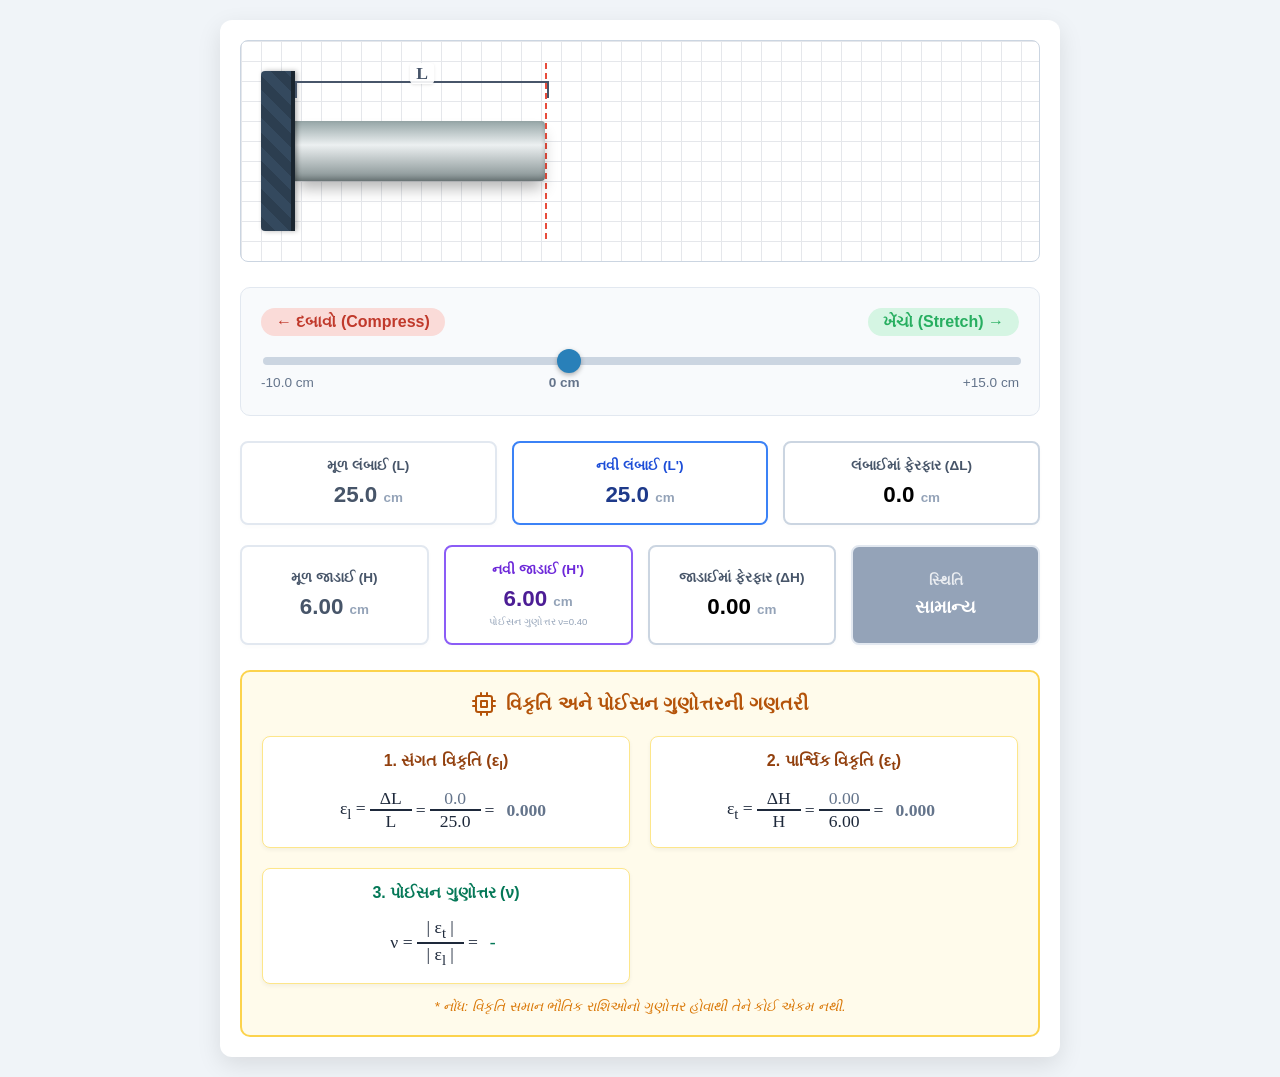
==== commit 1757f087: "Update elasticity_simulation.html" ====
--- a/elasticity_simulation.html
+++ b/elasticity_simulation.html
@@ -20,11 +20,16 @@
         .compression-ghost { left: 250px; height: 60px; width: 0px; background: repeating-linear-gradient(-45deg, rgba(231, 76, 60, 0.2), rgba(231, 76, 60, 0.2) 5px, rgba(255, 255, 255, 0.2) 5px, rgba(255, 255, 255, 0.2) 10px); border: 2px dashed #e74c3c; box-sizing: border-box; border-radius: 0 4px 4px 0; z-index: 6; display: none; }
         .marker-l0 { position: absolute; left: 250px; top: 10%; height: 80%; border-left: 2px dashed #e74c3c; z-index: 2; }
         
-        /* Dimension Lines */
-        .dim-line { position: absolute; bottom: 25px; height: 10px; border-left: 2px solid; border-right: 2px solid; border-bottom: 2px solid; z-index: 15; text-align: center; font-family: 'Cambria Math', 'Times New Roman', serif; font-size: 1.1em; font-weight: bold; }
-        .dim-text { position: absolute; top: 10px; left: 50%; transform: translateX(-50%); background: rgba(255,255,255,0.9); padding: 0 6px; border-radius: 4px; box-shadow: 0 1px 3px rgba(0,0,0,0.1); }
-        #dim-L { left: 0; width: 250px; border-color: #475569; color: #475569; }
-        #dim-dL { border-color: #e74c3c; color: #e74c3c; display: none; }
+        /* Dimension Lines (Separated Top and Bottom) */
+        .dim-line { position: absolute; height: 15px; border-left: 2px solid; border-right: 2px solid; z-index: 15; text-align: center; font-family: 'Cambria Math', 'Times New Roman', serif; font-size: 1.1em; font-weight: bold; }
+        
+        /* L (Top Line) */
+        #dim-L { top: 40px; left: 0; width: 250px; border-top: 2px solid #475569; border-color: #475569; color: #475569; }
+        #dim-L .dim-text { position: absolute; top: -20px; left: 50%; transform: translateX(-50%); background: rgba(255,255,255,0.9); padding: 0 6px; border-radius: 4px; box-shadow: 0 1px 3px rgba(0,0,0,0.1); }
+        
+        /* ΔL (Bottom Line) */
+        #dim-dL { bottom: 40px; border-bottom: 2px solid #e74c3c; border-color: #e74c3c; color: #e74c3c; display: none; }
+        #dim-dL .dim-text { position: absolute; bottom: -20px; left: 50%; transform: translateX(-50%); background: rgba(255,255,255,0.9); padding: 0 6px; border-radius: 4px; box-shadow: 0 1px 3px rgba(0,0,0,0.1); }
 
         /* Controls */
         .controls { margin: 25px 0; padding: 20px; background: #f8fafc; border-radius: 10px; border: 1px solid #e2e8f0; text-align: center; }
@@ -40,7 +45,7 @@
         .scale-markers { position: relative; height: 20px; font-size: 0.85em; color: #64748b; margin-top: 5px; }
         .scale-markers span { position: absolute; }
         .marker-min { left: 0; }
-        .marker-zero { left: 40%; transform: translateX(-50%); font-weight: bold; } /* 0 બરાબર 40% પોઝિશન પર સેટ કર્યું */
+        .marker-zero { left: 40%; transform: translateX(-50%); font-weight: bold; }
         .marker-max { right: 0; }
 
         /* Data Cards */
@@ -54,13 +59,9 @@
         /* Math Panel Fixes */
         .calculation-panel { margin-top: 25px; background: #fffbeb; border: 2px solid #fcd34d; border-radius: 10px; padding: 20px; }
         .panel-title { text-align: center; font-weight: bold; color: #b45309; font-size: 1.2em; margin-bottom: 20px; display: flex; align-items: center; justify-content: center; gap: 10px; }
-        
-        /* minmax 280px કર્યું છે જેથી લેન્ડસ્કેપમાં બોક્સ દબાઈ ન જાય */
         .math-grid { display: grid; grid-template-columns: repeat(auto-fit, minmax(280px, 1fr)); gap: 20px; }
         .math-box { background: white; padding: 15px 10px; border-radius: 8px; border: 1px solid #fde68a; box-shadow: 0 2px 4px rgba(0,0,0,0.05); display: flex; flex-direction: column; align-items: center; }
         .math-box-title { font-size: 1em; color: #92400e; font-weight: bold; margin-bottom: 15px; text-align: center; font-family: 'Segoe UI', sans-serif; }
-        
-        /* સૂત્રમાં flex-wrap ઉમેર્યું અને ફોન્ટ સાઈઝ 1.1em કરી */
         .formula-row { display: flex; align-items: center; justify-content: center; font-size: 1.1em; font-family: 'Cambria Math', 'Times New Roman', serif; color: #1e293b; gap: 6px; width: 100%; flex-wrap: wrap; }
         .fraction { display: flex; flex-direction: column; align-items: center; margin: 0 3px; }
         .numerator { border-bottom: 2px solid #1e293b; padding: 0 5px; text-align: center; width: 100%; }
@@ -78,6 +79,7 @@
         <div class="cylinder-wrapper">
             <div class="marker-l0"></div>
             
+            <!-- માર્કિંગ L (Top) અને ΔL (Bottom) -->
             <div class="dim-line" id="dim-L"><div class="dim-text">L</div></div>
             <div class="dim-line" id="dim-dL"><div class="dim-text" id="dim-dL-text">ΔL</div></div>
 
@@ -94,7 +96,6 @@
         </div>
         <input type="range" id="force-slider" min="-100" max="150" value="0">
         
-        <!-- સુધારેલું સ્કેલ માર્કિંગ -->
         <div class="scale-markers">
             <span class="marker-min">-10.0 cm</span>
             <span class="marker-zero">0 cm</span>
